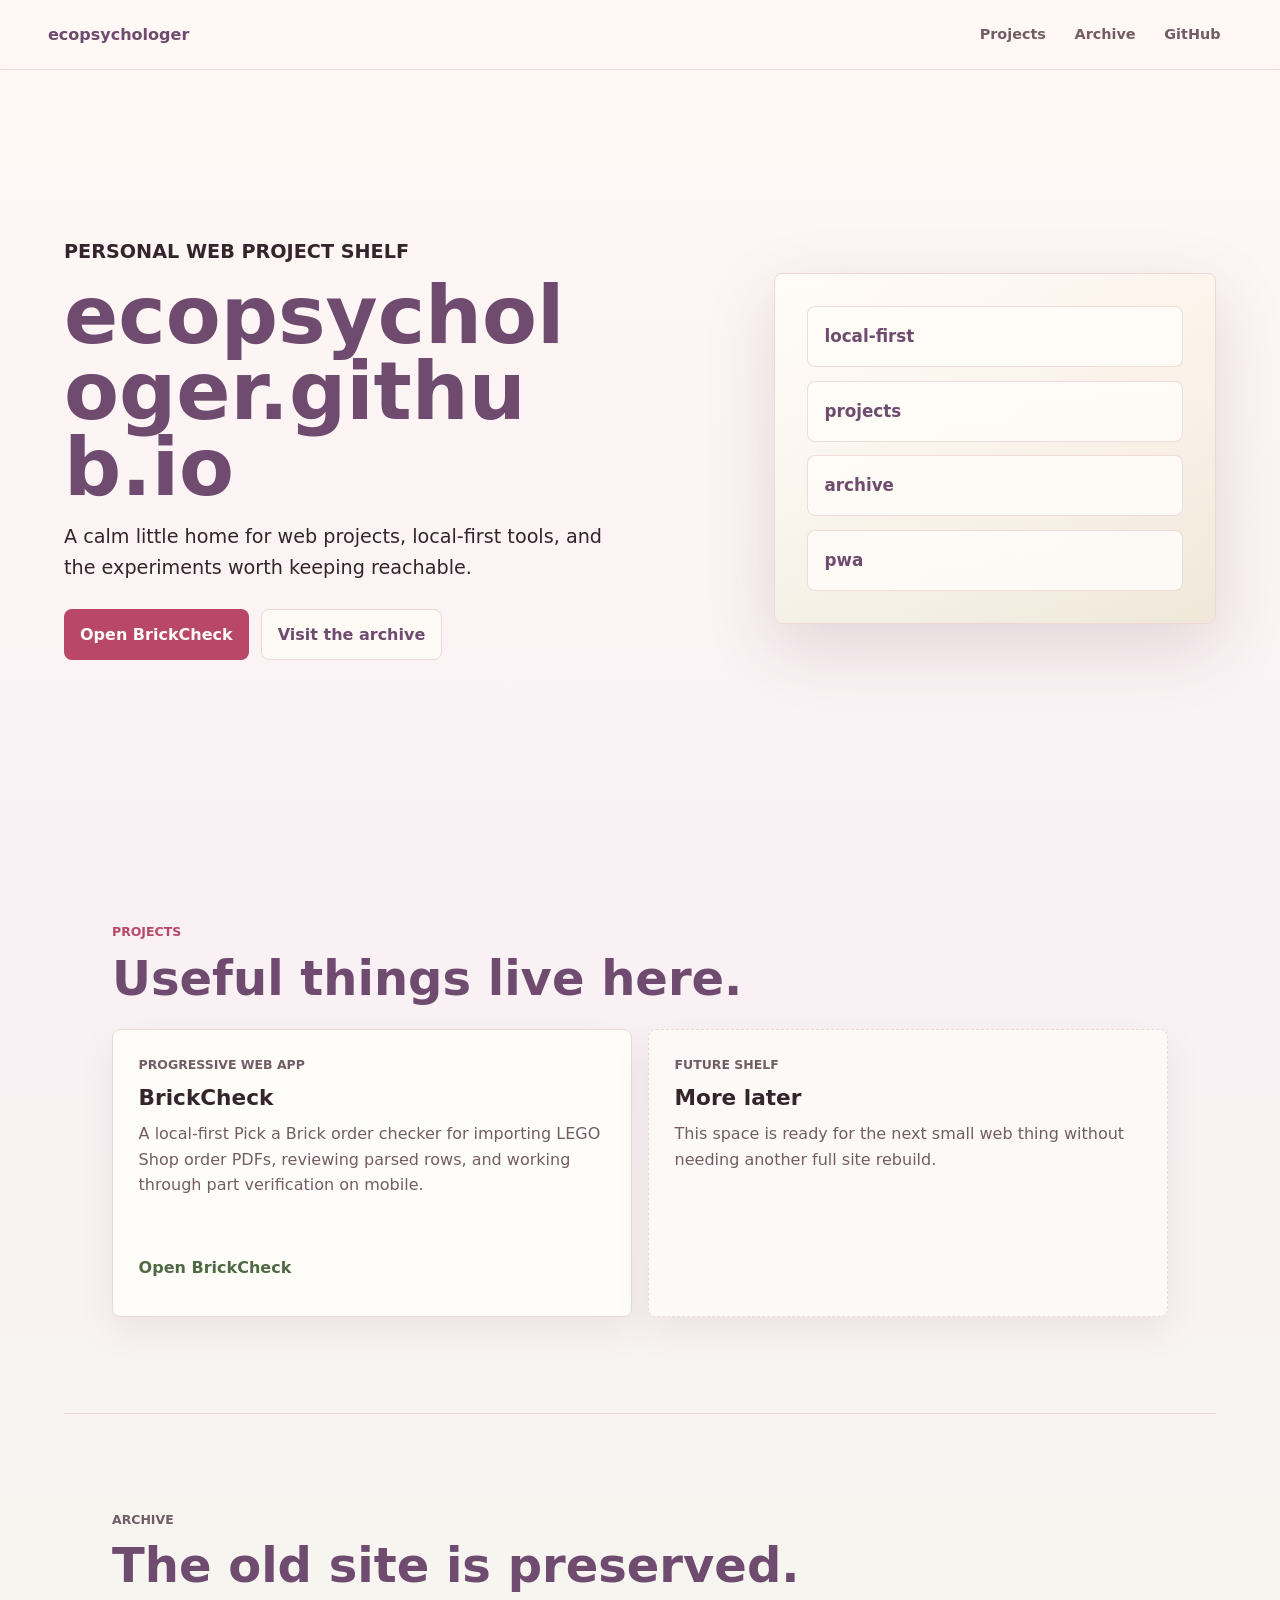
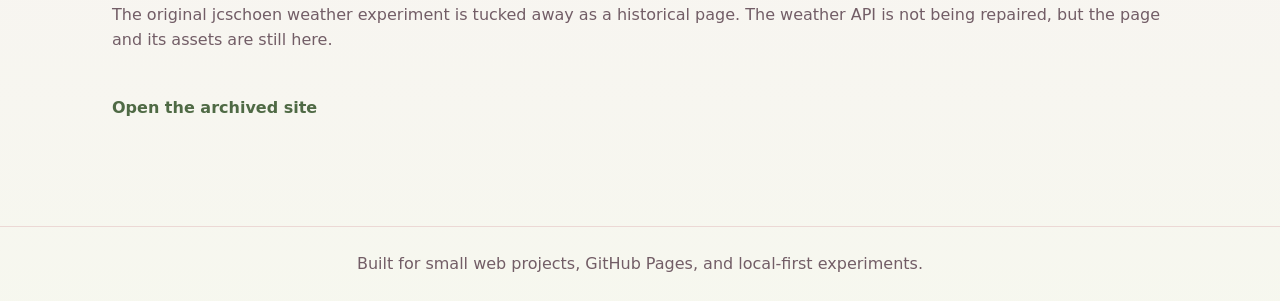
==== index.html @ 52bedf0d "update website" ====
<!doctype html>
<html lang="en">
  <head>
    <meta charset="utf-8" />
    <meta name="viewport" content="width=device-width, initial-scale=1" />
    <meta
      name="description"
      content="ecopsychologer's GitHub Pages home for small web projects, tools, and archived experiments."
    />
    <meta name="theme-color" content="#f4b8c7" />
    <title>ecopsychologer</title>
    <link rel="stylesheet" href="site.css" />
  </head>
  <body>
    <header class="site-header" id="home">
      <a class="brand" href="#home" aria-label="ecopsychologer home">ecopsychologer</a>
      <nav class="nav" aria-label="Primary navigation">
        <a href="#projects">Projects</a>
        <a href="#archive">Archive</a>
        <a href="https://github.com/ecopsychologer">GitHub</a>
      </nav>
    </header>

    <main>
      <section class="hero" aria-labelledby="hero-title">
        <div class="hero-copy">
          <p class="eyebrow">Personal web project shelf</p>
          <h1 id="hero-title">ecopsychologer.github.io</h1>
          <p>
            A calm little home for web projects, local-first tools, and the experiments
            worth keeping reachable.
          </p>
          <div class="hero-actions" aria-label="Featured links">
            <a class="button primary" href="/brickcheck/">Open BrickCheck</a>
            <a class="button secondary" href="#archive">Visit the archive</a>
          </div>
        </div>
        <div class="hero-panel" aria-hidden="true">
          <span>local-first</span>
          <span>projects</span>
          <span>archive</span>
          <span>pwa</span>
        </div>
      </section>

      <section class="section" id="projects" aria-labelledby="projects-title">
        <div class="section-heading">
          <p class="eyebrow">Projects</p>
          <h2 id="projects-title">Useful things live here.</h2>
        </div>

        <div class="project-list">
          <article class="project-card">
            <div>
              <p class="project-kicker">Progressive Web App</p>
              <h3>BrickCheck</h3>
              <p>
                A local-first Pick a Brick order checker for importing LEGO Shop order PDFs,
                reviewing parsed rows, and working through part verification on mobile.
              </p>
            </div>
            <a class="text-link" href="/brickcheck/" aria-label="Open BrickCheck">
              Open BrickCheck
            </a>
          </article>

          <article class="project-card muted-card">
            <div>
              <p class="project-kicker">Future shelf</p>
              <h3>More later</h3>
              <p>
                This space is ready for the next small web thing without needing another
                full site rebuild.
              </p>
            </div>
          </article>
        </div>
      </section>

      <section class="section archive-section" id="archive" aria-labelledby="archive-title">
        <div class="section-heading">
          <p class="eyebrow">Archive</p>
          <h2 id="archive-title">The old site is preserved.</h2>
        </div>
        <p>
          The original jcschoen weather experiment is tucked away as a historical page.
          The weather API is not being repaired, but the page and its assets are still here.
        </p>
        <a class="text-link" href="/archive/jcschoen-weather/">Open the archived site</a>
      </section>
    </main>

    <footer class="footer">
      <p>Built for small web projects, GitHub Pages, and local-first experiments.</p>
    </footer>
  </body>
</html>
---- site.css ----
:root {
  color-scheme: light;
  --ink: #34242b;
  --muted: #725d66;
  --paper: #fff8f4;
  --surface: #fffdf9;
  --petal: #f4b8c7;
  --rose: #b94768;
  --plum: #6e4b6f;
  --sage: #8da982;
  --moss: #4f6a45;
  --butter: #f7df9c;
  --line: #ecd8d5;
  --shadow: 0 22px 70px rgba(80, 49, 61, 0.15);
}

* {
  box-sizing: border-box;
}

html {
  scroll-behavior: smooth;
}

body {
  margin: 0;
  background:
    linear-gradient(180deg, rgba(255, 248, 244, 0.98) 0%, rgba(249, 240, 244, 0.96) 48%, rgba(246, 247, 238, 0.96) 100%);
  color: var(--ink);
  font-family:
    Inter, ui-sans-serif, system-ui, -apple-system, BlinkMacSystemFont, "Segoe UI",
    sans-serif;
  line-height: 1.6;
}

a {
  color: inherit;
}

.site-header {
  position: sticky;
  top: 0;
  z-index: 10;
  display: flex;
  align-items: center;
  justify-content: space-between;
  gap: 1rem;
  padding: 1rem clamp(1rem, 4vw, 3rem);
  background: rgba(255, 248, 244, 0.88);
  border-bottom: 1px solid rgba(236, 216, 213, 0.8);
  backdrop-filter: blur(16px);
}

.brand {
  color: var(--plum);
  font-size: 1rem;
  font-weight: 800;
  text-decoration: none;
}

.nav {
  display: flex;
  flex-wrap: wrap;
  align-items: center;
  justify-content: flex-end;
  gap: 0.35rem;
}

.nav a {
  border-radius: 999px;
  color: var(--muted);
  font-size: 0.9rem;
  font-weight: 700;
  padding: 0.45rem 0.72rem;
  text-decoration: none;
}

.nav a:hover,
.nav a:focus-visible {
  background: rgba(244, 184, 199, 0.28);
  color: var(--rose);
  outline: none;
}

.hero {
  display: grid;
  gap: clamp(1rem, 4vw, 3rem);
  grid-template-columns: minmax(0, 1.2fr) minmax(18rem, 0.8fr);
  min-height: calc(92vh - 4.5rem);
  padding: clamp(3rem, 8vw, 7rem) clamp(1rem, 5vw, 5rem);
}

.hero-copy {
  align-self: center;
  max-width: 44rem;
}

.eyebrow,
.project-kicker {
  color: var(--rose);
  font-size: 0.78rem;
  font-weight: 850;
  letter-spacing: 0;
  margin: 0 0 0.65rem;
  text-transform: uppercase;
}

h1,
h2,
h3,
p {
  margin-top: 0;
}

h1 {
  color: var(--plum);
  font-size: 5rem;
  line-height: 0.95;
  margin-bottom: 1rem;
  max-width: 9ch;
  overflow-wrap: anywhere;
}

h2 {
  color: var(--plum);
  font-size: 3rem;
  line-height: 1.05;
  margin-bottom: 0.7rem;
}

h3 {
  color: var(--ink);
  font-size: 1.35rem;
  line-height: 1.15;
  margin-bottom: 0.65rem;
}

.hero-copy p {
  color: var(--ink);
  font-size: 1.2rem;
  max-width: 35rem;
}

.hero-panel {
  align-self: center;
  background:
    linear-gradient(145deg, rgba(255, 253, 249, 0.92), rgba(247, 223, 156, 0.18)),
    linear-gradient(180deg, rgba(244, 184, 199, 0.12), rgba(141, 169, 130, 0.12));
  border: 1px solid var(--line);
  border-radius: 8px;
  box-shadow: var(--shadow);
  display: grid;
  gap: 0.85rem;
  padding: clamp(1rem, 4vw, 2rem);
}

.hero-panel span {
  background: rgba(255, 253, 249, 0.82);
  border: 1px solid rgba(236, 216, 213, 0.86);
  border-radius: 8px;
  color: var(--plum);
  font-size: 1.05rem;
  font-weight: 850;
  padding: 1rem;
}

.hero-actions {
  display: flex;
  flex-wrap: wrap;
  gap: 0.75rem;
  margin-top: 1.6rem;
}

.button,
.text-link {
  align-items: center;
  border-radius: 8px;
  display: inline-flex;
  font-weight: 800;
  min-height: 2.85rem;
  text-decoration: none;
}

.button {
  padding: 0.72rem 1rem;
}

.primary {
  background: var(--rose);
  color: #fffdf9;
}

.primary:hover,
.primary:focus-visible {
  background: #953653;
}

.secondary {
  background: rgba(255, 253, 249, 0.86);
  border: 1px solid var(--line);
  color: var(--plum);
}

.secondary:hover,
.secondary:focus-visible {
  border-color: var(--petal);
  color: var(--rose);
}

.button:focus-visible,
.text-link:focus-visible {
  outline: 3px solid rgba(141, 169, 130, 0.45);
  outline-offset: 3px;
}

.section {
  margin: 0 auto;
  max-width: 72rem;
  padding: clamp(3rem, 8vw, 6rem) clamp(1rem, 4vw, 3rem);
}

.section-heading {
  max-width: 44rem;
}

.project-list {
  display: grid;
  gap: 1rem;
  grid-template-columns: repeat(2, minmax(0, 1fr));
  margin-top: 1.6rem;
}

.project-card {
  background: var(--surface);
  border: 1px solid var(--line);
  border-radius: 8px;
  box-shadow: 0 14px 36px rgba(80, 49, 61, 0.08);
  display: flex;
  flex-direction: column;
  justify-content: space-between;
  min-height: 18rem;
  padding: clamp(1.1rem, 3vw, 1.6rem);
}

.project-card p,
.archive-section p,
.footer p {
  color: var(--muted);
}

.muted-card {
  background: rgba(255, 253, 249, 0.68);
  border-style: dashed;
}

.text-link {
  color: var(--moss);
  margin-top: 1rem;
}

.text-link:hover,
.text-link:focus-visible {
  color: var(--rose);
}

.archive-section {
  border-top: 1px solid var(--line);
}

.footer {
  border-top: 1px solid var(--line);
  padding: 1.5rem clamp(1rem, 4vw, 3rem);
  text-align: center;
}

.footer p {
  margin: 0;
}

@media (max-width: 760px) {
  .site-header {
    align-items: flex-start;
    flex-direction: column;
  }

  .nav {
    justify-content: flex-start;
  }

  .hero {
    grid-template-columns: 1fr;
    min-height: auto;
  }

  h1 {
    font-size: 3.3rem;
    max-width: 8.5ch;
  }

  h2 {
    font-size: 2.25rem;
  }

  .hero-copy p {
    font-size: 1rem;
  }

  .project-list {
    grid-template-columns: 1fr;
  }
}

@media (max-width: 430px) {
  .nav a {
    padding-inline: 0.55rem;
  }

  h1 {
    font-size: 2.65rem;
  }

  h2 {
    font-size: 1.95rem;
  }

  .hero-actions {
    align-items: stretch;
    flex-direction: column;
  }

  .button {
    justify-content: center;
    width: 100%;
  }
}
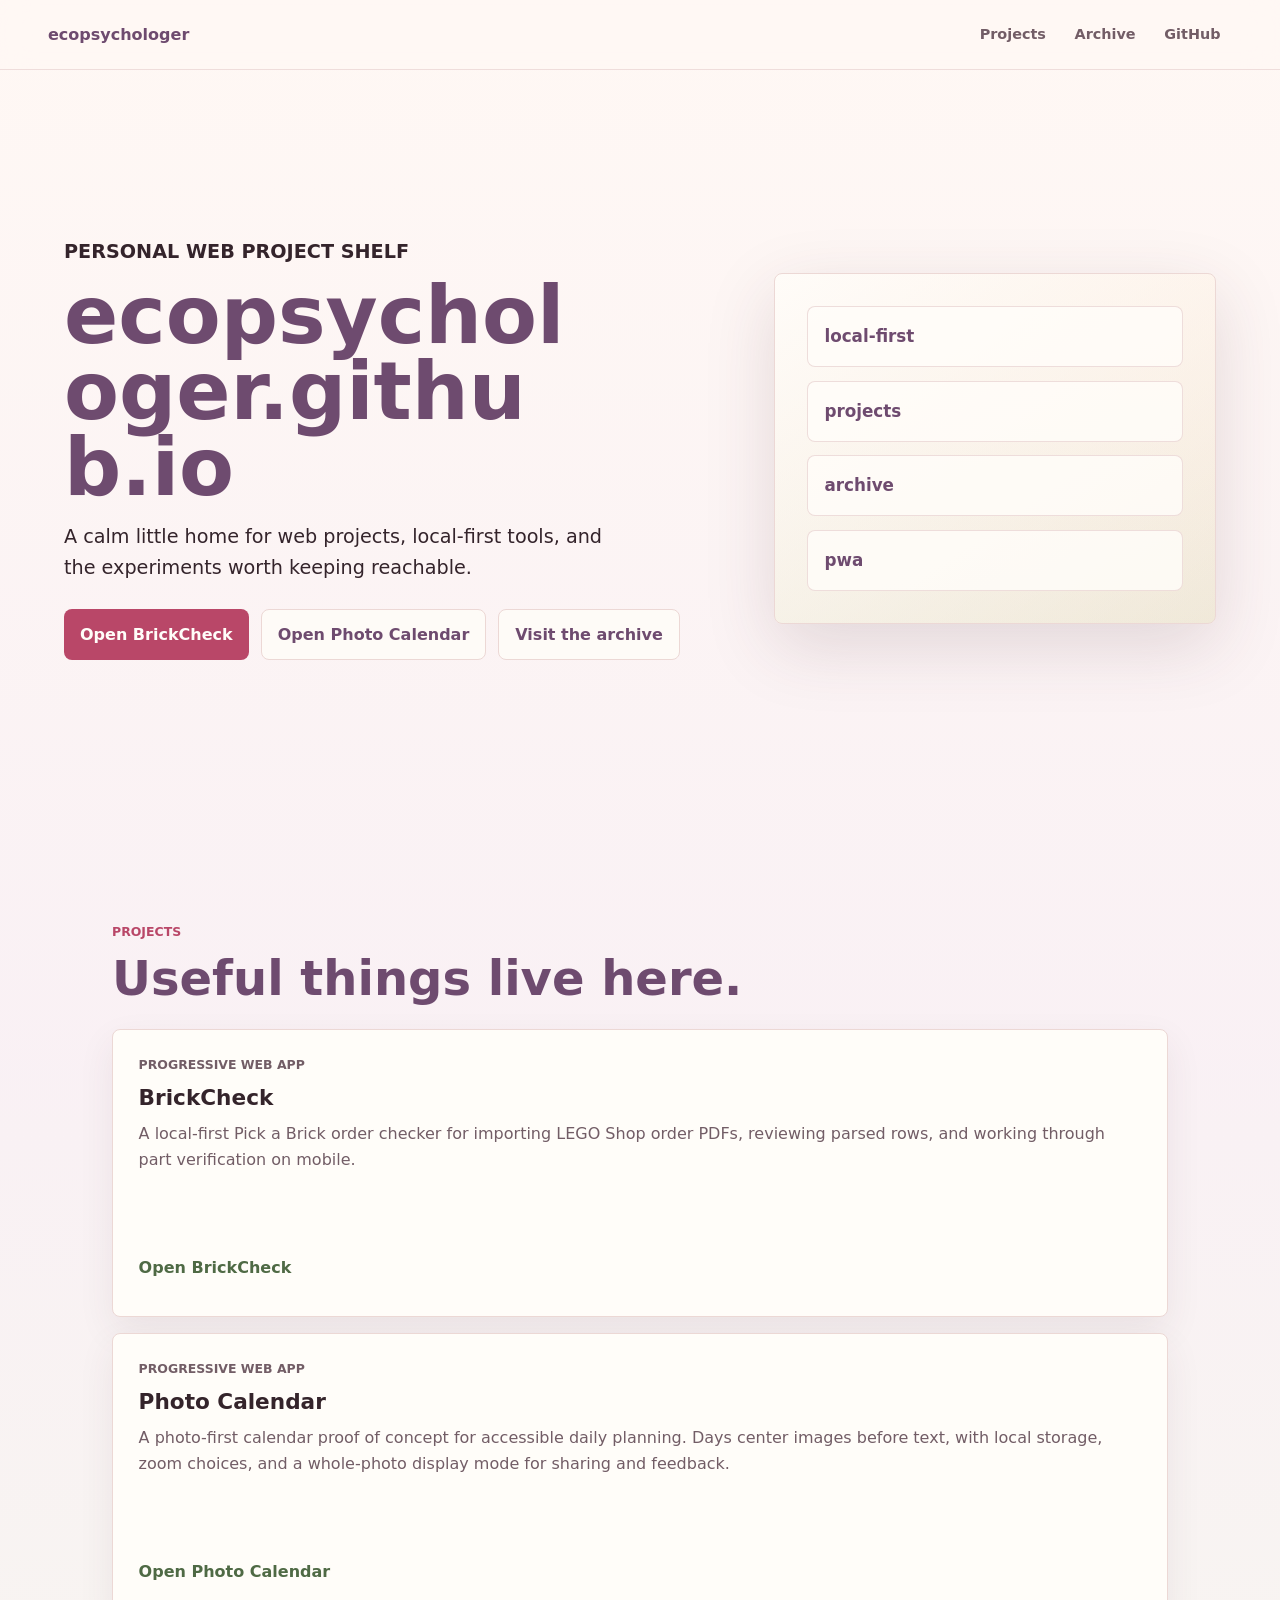
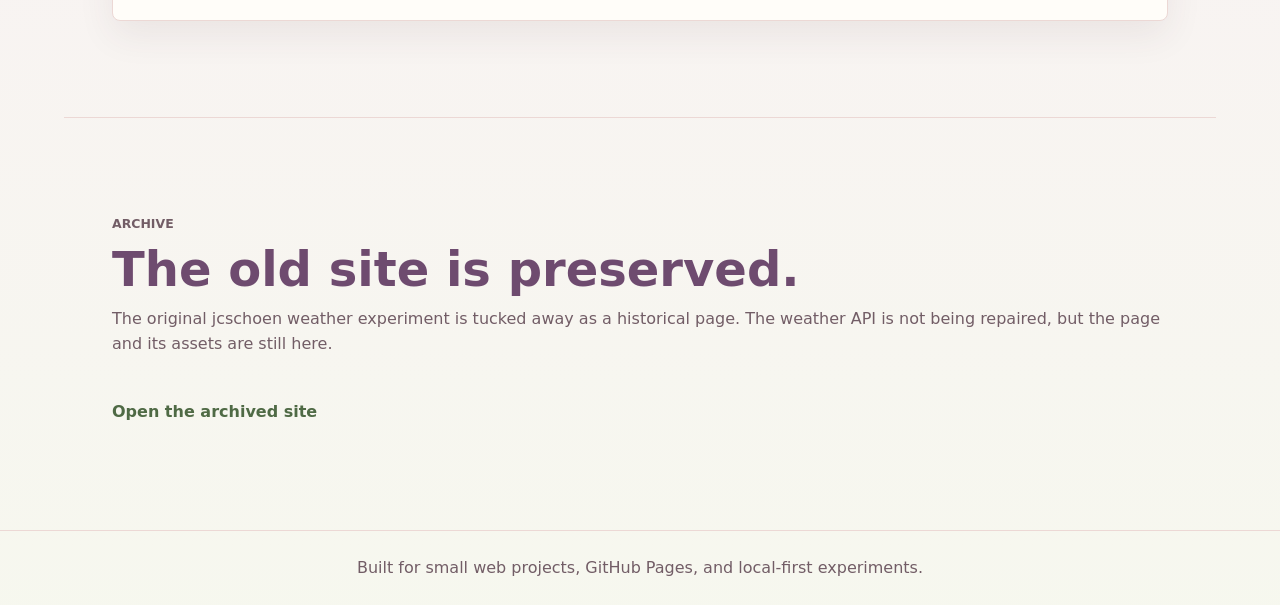
==== commit fc1a55dc: "bug fixes, new photo calendar PWA" ====
--- a/index.html
+++ b/index.html
@@ -32,6 +32,7 @@
           </p>
           <div class="hero-actions" aria-label="Featured links">
             <a class="button primary" href="/brickcheck/">Open BrickCheck</a>
+            <a class="button secondary" href="/photo-calendar/">Open Photo Calendar</a>
             <a class="button secondary" href="#archive">Visit the archive</a>
           </div>
         </div>
@@ -64,15 +65,19 @@
             </a>
           </article>
 
-          <article class="project-card muted-card">
+          <article class="project-card">
             <div>
-              <p class="project-kicker">Future shelf</p>
-              <h3>More later</h3>
+              <p class="project-kicker">Progressive Web App</p>
+              <h3>Photo Calendar</h3>
               <p>
-                This space is ready for the next small web thing without needing another
-                full site rebuild.
+                A photo-first calendar proof of concept for accessible daily planning.
+                Days center images before text, with local storage, zoom choices, and a
+                whole-photo display mode for sharing and feedback.
               </p>
             </div>
+            <a class="text-link" href="/photo-calendar/" aria-label="Open Photo Calendar">
+              Open Photo Calendar
+            </a>
           </article>
         </div>
       </section>
--- a/site.css
+++ b/site.css
@@ -226,7 +226,7 @@
 .project-list {
   display: grid;
   gap: 1rem;
-  grid-template-columns: repeat(2, minmax(0, 1fr));
+  grid-template-columns: 1fr;
   margin-top: 1.6rem;
 }
 
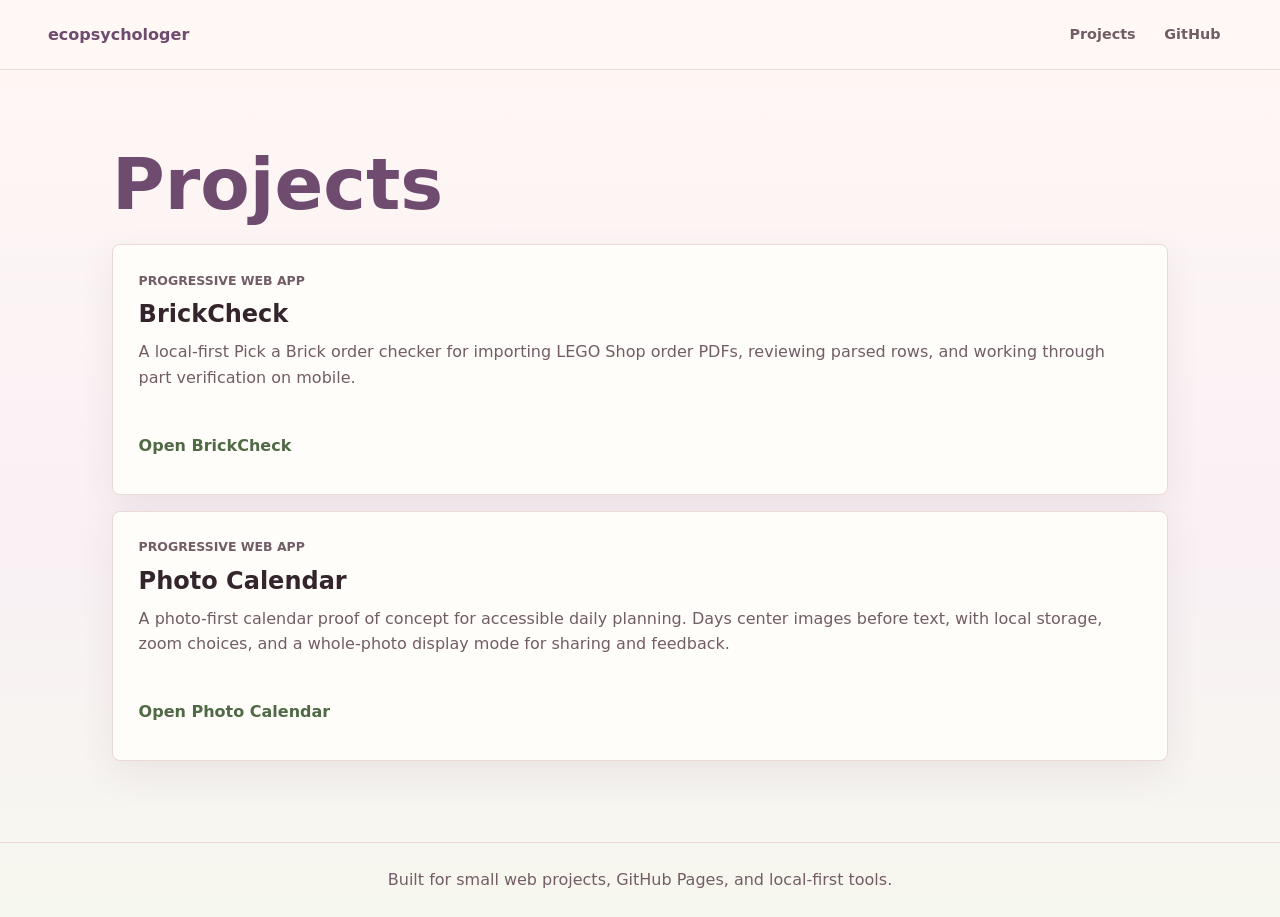
==== commit 99b519e5: "hopeful fixes" ====
--- a/index.html
+++ b/index.html
@@ -5,7 +5,7 @@
     <meta name="viewport" content="width=device-width, initial-scale=1" />
     <meta
       name="description"
-      content="ecopsychologer's GitHub Pages home for small web projects, tools, and archived experiments."
+      content="ecopsychologer's GitHub Pages home for small web projects and local-first tools."
     />
     <meta name="theme-color" content="#f4b8c7" />
     <title>ecopsychologer</title>
@@ -16,45 +16,21 @@
       <a class="brand" href="#home" aria-label="ecopsychologer home">ecopsychologer</a>
       <nav class="nav" aria-label="Primary navigation">
         <a href="#projects">Projects</a>
-        <a href="#archive">Archive</a>
         <a href="https://github.com/ecopsychologer">GitHub</a>
       </nav>
     </header>
 
     <main>
-      <section class="hero" aria-labelledby="hero-title">
-        <div class="hero-copy">
-          <p class="eyebrow">Personal web project shelf</p>
-          <h1 id="hero-title">ecopsychologer.github.io</h1>
-          <p>
-            A calm little home for web projects, local-first tools, and the experiments
-            worth keeping reachable.
-          </p>
-          <div class="hero-actions" aria-label="Featured links">
-            <a class="button primary" href="/brickcheck/">Open BrickCheck</a>
-            <a class="button secondary" href="/photo-calendar/">Open Photo Calendar</a>
-            <a class="button secondary" href="#archive">Visit the archive</a>
-          </div>
-        </div>
-        <div class="hero-panel" aria-hidden="true">
-          <span>local-first</span>
-          <span>projects</span>
-          <span>archive</span>
-          <span>pwa</span>
-        </div>
-      </section>
-
       <section class="section" id="projects" aria-labelledby="projects-title">
         <div class="section-heading">
-          <p class="eyebrow">Projects</p>
-          <h2 id="projects-title">Useful things live here.</h2>
+          <h1 id="projects-title">Projects</h1>
         </div>
 
         <div class="project-list">
           <article class="project-card">
             <div>
               <p class="project-kicker">Progressive Web App</p>
-              <h3>BrickCheck</h3>
+              <h2>BrickCheck</h2>
               <p>
                 A local-first Pick a Brick order checker for importing LEGO Shop order PDFs,
                 reviewing parsed rows, and working through part verification on mobile.
@@ -68,7 +44,7 @@
           <article class="project-card">
             <div>
               <p class="project-kicker">Progressive Web App</p>
-              <h3>Photo Calendar</h3>
+              <h2>Photo Calendar</h2>
               <p>
                 A photo-first calendar proof of concept for accessible daily planning.
                 Days center images before text, with local storage, zoom choices, and a
@@ -81,22 +57,10 @@
           </article>
         </div>
       </section>
-
-      <section class="section archive-section" id="archive" aria-labelledby="archive-title">
-        <div class="section-heading">
-          <p class="eyebrow">Archive</p>
-          <h2 id="archive-title">The old site is preserved.</h2>
-        </div>
-        <p>
-          The original jcschoen weather experiment is tucked away as a historical page.
-          The weather API is not being repaired, but the page and its assets are still here.
-        </p>
-        <a class="text-link" href="/archive/jcschoen-weather/">Open the archived site</a>
-      </section>
     </main>
 
     <footer class="footer">
-      <p>Built for small web projects, GitHub Pages, and local-first experiments.</p>
+      <p>Built for small web projects, GitHub Pages, and local-first tools.</p>
     </footer>
   </body>
 </html>
--- a/site.css
+++ b/site.css
@@ -7,11 +7,9 @@
   --petal: #f4b8c7;
   --rose: #b94768;
   --plum: #6e4b6f;
-  --sage: #8da982;
   --moss: #4f6a45;
-  --butter: #f7df9c;
   --line: #ecd8d5;
-  --shadow: 0 22px 70px rgba(80, 49, 61, 0.15);
+  --shadow: 0 14px 36px rgba(80, 49, 61, 0.08);
 }
 
 * {
@@ -24,8 +22,12 @@
 
 body {
   margin: 0;
-  background:
-    linear-gradient(180deg, rgba(255, 248, 244, 0.98) 0%, rgba(249, 240, 244, 0.96) 48%, rgba(246, 247, 238, 0.96) 100%);
+  background: linear-gradient(
+    180deg,
+    rgba(255, 248, 244, 0.98) 0%,
+    rgba(249, 240, 244, 0.96) 58%,
+    rgba(246, 247, 238, 0.96) 100%
+  );
   color: var(--ink);
   font-family:
     Inter, ui-sans-serif, system-ui, -apple-system, BlinkMacSystemFont, "Segoe UI",
@@ -46,7 +48,7 @@
   justify-content: space-between;
   gap: 1rem;
   padding: 1rem clamp(1rem, 4vw, 3rem);
-  background: rgba(255, 248, 244, 0.88);
+  background: rgba(255, 248, 244, 0.9);
   border-bottom: 1px solid rgba(236, 216, 213, 0.8);
   backdrop-filter: blur(16px);
 }
@@ -82,29 +84,6 @@
   outline: none;
 }
 
-.hero {
-  display: grid;
-  gap: clamp(1rem, 4vw, 3rem);
-  grid-template-columns: minmax(0, 1.2fr) minmax(18rem, 0.8fr);
-  min-height: calc(92vh - 4.5rem);
-  padding: clamp(3rem, 8vw, 7rem) clamp(1rem, 5vw, 5rem);
-}
-
-.hero-copy {
-  align-self: center;
-  max-width: 44rem;
-}
-
-.eyebrow,
-.project-kicker {
-  color: var(--rose);
-  font-size: 0.78rem;
-  font-weight: 850;
-  letter-spacing: 0;
-  margin: 0 0 0.65rem;
-  text-transform: uppercase;
-}
-
 h1,
 h2,
 h3,
@@ -114,109 +93,23 @@
 
 h1 {
   color: var(--plum);
-  font-size: 5rem;
+  font-size: clamp(2.4rem, 8vw, 4.5rem);
   line-height: 0.95;
-  margin-bottom: 1rem;
-  max-width: 9ch;
-  overflow-wrap: anywhere;
+  margin-bottom: 0.8rem;
 }
 
 h2 {
-  color: var(--plum);
-  font-size: 3rem;
-  line-height: 1.05;
-  margin-bottom: 0.7rem;
-}
-
-h3 {
   color: var(--ink);
-  font-size: 1.35rem;
+  font-size: 1.5rem;
   line-height: 1.15;
   margin-bottom: 0.65rem;
-}
-
-.hero-copy p {
-  color: var(--ink);
-  font-size: 1.2rem;
-  max-width: 35rem;
-}
-
-.hero-panel {
-  align-self: center;
-  background:
-    linear-gradient(145deg, rgba(255, 253, 249, 0.92), rgba(247, 223, 156, 0.18)),
-    linear-gradient(180deg, rgba(244, 184, 199, 0.12), rgba(141, 169, 130, 0.12));
-  border: 1px solid var(--line);
-  border-radius: 8px;
-  box-shadow: var(--shadow);
-  display: grid;
-  gap: 0.85rem;
-  padding: clamp(1rem, 4vw, 2rem);
-}
-
-.hero-panel span {
-  background: rgba(255, 253, 249, 0.82);
-  border: 1px solid rgba(236, 216, 213, 0.86);
-  border-radius: 8px;
-  color: var(--plum);
-  font-size: 1.05rem;
-  font-weight: 850;
-  padding: 1rem;
-}
-
-.hero-actions {
-  display: flex;
-  flex-wrap: wrap;
-  gap: 0.75rem;
-  margin-top: 1.6rem;
-}
-
-.button,
-.text-link {
-  align-items: center;
-  border-radius: 8px;
-  display: inline-flex;
-  font-weight: 800;
-  min-height: 2.85rem;
-  text-decoration: none;
-}
-
-.button {
-  padding: 0.72rem 1rem;
-}
-
-.primary {
-  background: var(--rose);
-  color: #fffdf9;
-}
-
-.primary:hover,
-.primary:focus-visible {
-  background: #953653;
-}
-
-.secondary {
-  background: rgba(255, 253, 249, 0.86);
-  border: 1px solid var(--line);
-  color: var(--plum);
-}
-
-.secondary:hover,
-.secondary:focus-visible {
-  border-color: var(--petal);
-  color: var(--rose);
-}
-
-.button:focus-visible,
-.text-link:focus-visible {
-  outline: 3px solid rgba(141, 169, 130, 0.45);
-  outline-offset: 3px;
 }
 
 .section {
   margin: 0 auto;
   max-width: 72rem;
-  padding: clamp(3rem, 8vw, 6rem) clamp(1rem, 4vw, 3rem);
+  min-height: calc(100vh - 8rem);
+  padding: clamp(2.5rem, 8vw, 5rem) clamp(1rem, 4vw, 3rem);
 }
 
 .section-heading {
@@ -234,28 +127,37 @@
   background: var(--surface);
   border: 1px solid var(--line);
   border-radius: 8px;
-  box-shadow: 0 14px 36px rgba(80, 49, 61, 0.08);
+  box-shadow: var(--shadow);
   display: flex;
   flex-direction: column;
   justify-content: space-between;
-  min-height: 18rem;
+  min-height: 14rem;
   padding: clamp(1.1rem, 3vw, 1.6rem);
 }
 
 .project-card p,
-.archive-section p,
 .footer p {
   color: var(--muted);
 }
 
-.muted-card {
-  background: rgba(255, 253, 249, 0.68);
-  border-style: dashed;
+.project-kicker {
+  color: var(--rose);
+  font-size: 0.78rem;
+  font-weight: 850;
+  letter-spacing: 0;
+  margin: 0 0 0.65rem;
+  text-transform: uppercase;
 }
 
 .text-link {
+  align-items: center;
+  border-radius: 8px;
   color: var(--moss);
+  display: inline-flex;
+  font-weight: 800;
   margin-top: 1rem;
+  min-height: 2.85rem;
+  text-decoration: none;
 }
 
 .text-link:hover,
@@ -263,8 +165,9 @@
   color: var(--rose);
 }
 
-.archive-section {
-  border-top: 1px solid var(--line);
+.text-link:focus-visible {
+  outline: 3px solid rgba(141, 169, 130, 0.45);
+  outline-offset: 3px;
 }
 
 .footer {
@@ -286,50 +189,4 @@
   .nav {
     justify-content: flex-start;
   }
-
-  .hero {
-    grid-template-columns: 1fr;
-    min-height: auto;
-  }
-
-  h1 {
-    font-size: 3.3rem;
-    max-width: 8.5ch;
-  }
-
-  h2 {
-    font-size: 2.25rem;
-  }
-
-  .hero-copy p {
-    font-size: 1rem;
-  }
-
-  .project-list {
-    grid-template-columns: 1fr;
-  }
 }
-
-@media (max-width: 430px) {
-  .nav a {
-    padding-inline: 0.55rem;
-  }
-
-  h1 {
-    font-size: 2.65rem;
-  }
-
-  h2 {
-    font-size: 1.95rem;
-  }
-
-  .hero-actions {
-    align-items: stretch;
-    flex-direction: column;
-  }
-
-  .button {
-    justify-content: center;
-    width: 100%;
-  }
-}
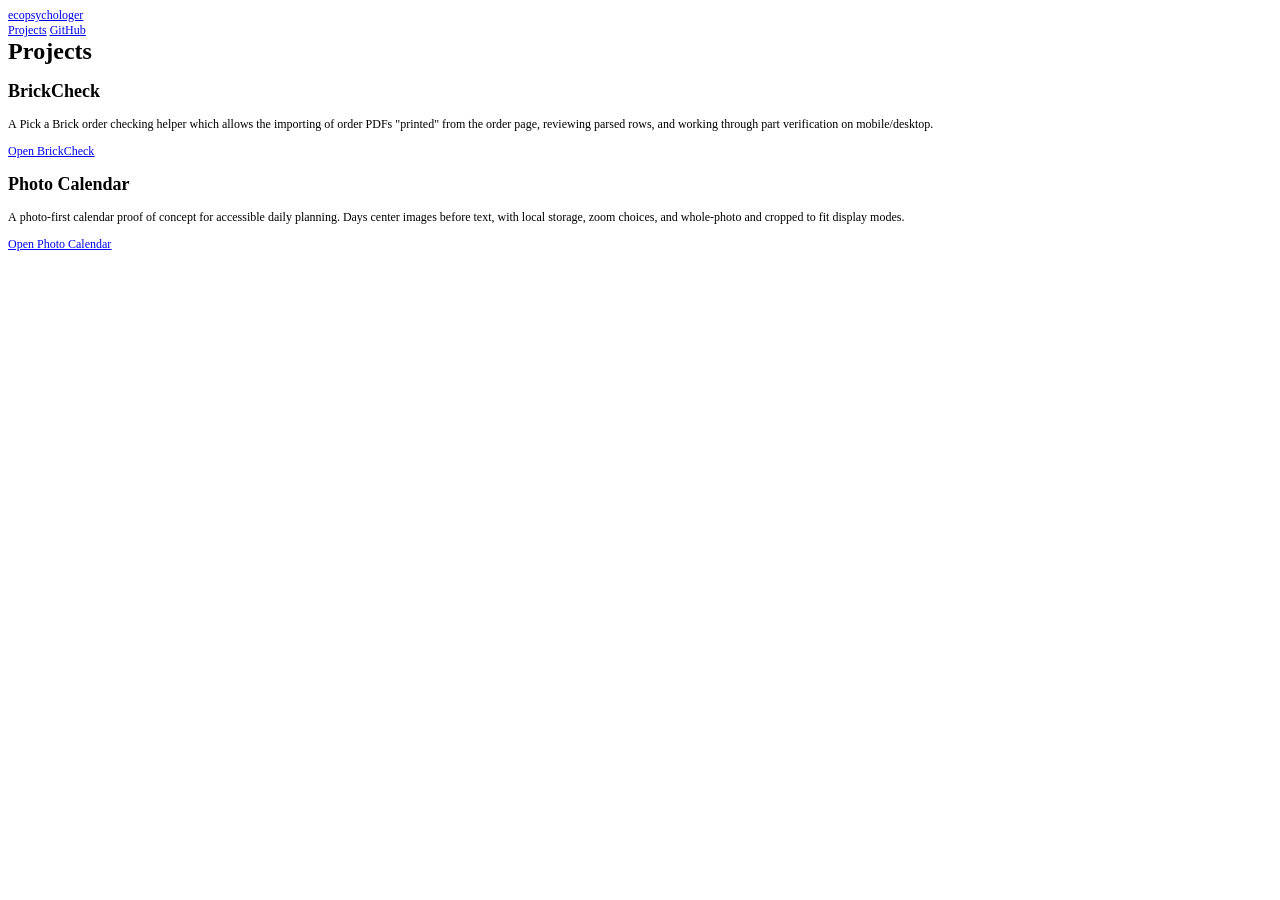
==== commit 2bb1132a: "fix site" ====
--- a/index.html
+++ b/index.html
@@ -1,66 +1,32 @@
-<!doctype html>
-<html lang="en">
-  <head>
-    <meta charset="utf-8" />
-    <meta name="viewport" content="width=device-width, initial-scale=1" />
-    <meta
-      name="description"
-      content="ecopsychologer's GitHub Pages home for small web projects and local-first tools."
-    />
-    <meta name="theme-color" content="#f4b8c7" />
-    <title>ecopsychologer</title>
-    <link rel="stylesheet" href="site.css" />
-  </head>
-  <body>
-    <header class="site-header" id="home">
-      <a class="brand" href="#home" aria-label="ecopsychologer home">ecopsychologer</a>
-      <nav class="nav" aria-label="Primary navigation">
-        <a href="#projects">Projects</a>
-        <a href="https://github.com/ecopsychologer">GitHub</a>
-      </nav>
-    </header>
-
-    <main>
-      <section class="section" id="projects" aria-labelledby="projects-title">
-        <div class="section-heading">
-          <h1 id="projects-title">Projects</h1>
-        </div>
-
-        <div class="project-list">
-          <article class="project-card">
-            <div>
-              <p class="project-kicker">Progressive Web App</p>
-              <h2>BrickCheck</h2>
-              <p>
-                A local-first Pick a Brick order checker for importing LEGO Shop order PDFs,
-                reviewing parsed rows, and working through part verification on mobile.
-              </p>
-            </div>
-            <a class="text-link" href="/brickcheck/" aria-label="Open BrickCheck">
-              Open BrickCheck
-            </a>
-          </article>
-
-          <article class="project-card">
-            <div>
-              <p class="project-kicker">Progressive Web App</p>
-              <h2>Photo Calendar</h2>
-              <p>
-                A photo-first calendar proof of concept for accessible daily planning.
-                Days center images before text, with local storage, zoom choices, and a
-                whole-photo display mode for sharing and feedback.
-              </p>
-            </div>
-            <a class="text-link" href="/photo-calendar/" aria-label="Open Photo Calendar">
-              Open Photo Calendar
-            </a>
-          </article>
-        </div>
-      </section>
-    </main>
-
-    <footer class="footer">
-      <p>Built for small web projects, GitHub Pages, and local-first tools.</p>
-    </footer>
-  </body>
+<!DOCTYPE html PUBLIC "-//W3C//DTD HTML 4.01//EN" "http://www.w3.org/TR/html4/strict.dtd">
+<html>
+<head>
+  <meta http-equiv="Content-Type" content="text/html; charset=utf-8">
+  <meta http-equiv="Content-Style-Type" content="text/css">
+  <title></title>
+  <meta name="Description" content="ecopsychologer's GitHub Pages home for small web projects and local-first tools.">
+  <meta name="Generator" content="Cocoa HTML Writer">
+  <meta name="CocoaVersion" content="2685.3">
+  <style type="text/css">
+    p.p1 {margin: 0.0px 0.0px 0.0px 0.0px; font: 12.0px Times; color: #0000e9; -webkit-text-stroke: #0000e9}
+    p.p4 {margin: 0.0px 0.0px 12.0px 0.0px; font: 12.0px Times; -webkit-text-stroke: #000000}
+    p.p5 {margin: 0.0px 0.0px 0.0px 0.0px; font: 12.0px Times; -webkit-text-stroke: #000000; min-height: 14.0px}
+    span.s1 {text-decoration: underline ; font-kerning: none}
+    span.s2 {font-kerning: none; color: #000000; -webkit-text-stroke: 0px #000000}
+    span.s3 {text-decoration: underline ; font-kerning: none; -webkit-text-stroke: 0px #0000e9}
+    span.s4 {font-kerning: none}
+  </style>
+</head>
+<body>
+<p class="p1"><span class="s1">ecopsychologer</span></p>
+<p class="p1"><span class="s1">Projects</span><span class="s2"> <a href="https://github.com/ecopsychologer"><span class="s3">GitHub</span></a></span></p>
+<h1 style="margin: 0.0px 0.0px 16.1px 0.0px; font: 24.0px Times; -webkit-text-stroke: #000000"><span class="s4"><b>Projects</b></span></h1>
+<h2 style="margin: 0.0px 0.0px 14.9px 0.0px; font: 18.0px Times; -webkit-text-stroke: #000000"><span class="s4"><b>BrickCheck</b></span></h2>
+<p class="p4"><span class="s4">A Pick a Brick order checking helper which allows the importing of order PDFs "printed" from the order page, reviewing parsed rows, and working through part verification on mobile/desktop.</span></p>
+<p class="p1"><span class="s1"><a href="file:///brickcheck/">Open BrickCheck</a></span></p>
+<p class="p5"><span class="s4"></span><br></p>
+<h2 style="margin: 0.0px 0.0px 14.9px 0.0px; font: 18.0px Times; -webkit-text-stroke: #000000"><span class="s4"><b>Photo Calendar</b></span></h2>
+<p class="p4"><span class="s4">A photo-first calendar proof of concept for accessible daily planning. Days center images before text, with local storage, zoom choices, and whole-photo and cropped to fit display modes.</span></p>
+<p class="p1"><span class="s1"><a href="file:///photo-calendar/">Open Photo Calendar</a></span></p>
+</body>
 </html>
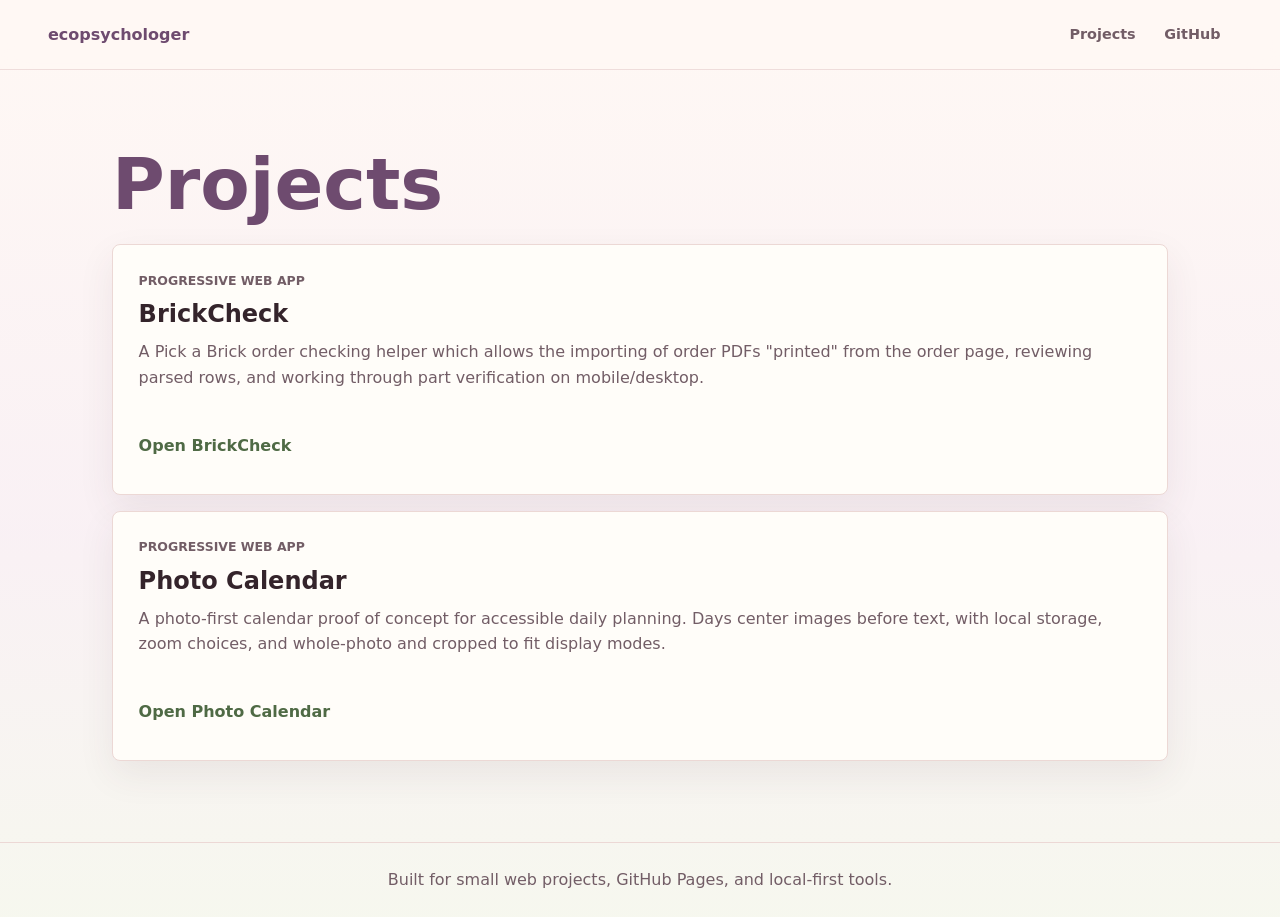
==== commit 055492d6: "fix site's ui" ====
--- a/index.html
+++ b/index.html
@@ -1,32 +1,67 @@
-<!DOCTYPE html PUBLIC "-//W3C//DTD HTML 4.01//EN" "http://www.w3.org/TR/html4/strict.dtd">
-<html>
-<head>
-  <meta http-equiv="Content-Type" content="text/html; charset=utf-8">
-  <meta http-equiv="Content-Style-Type" content="text/css">
-  <title></title>
-  <meta name="Description" content="ecopsychologer's GitHub Pages home for small web projects and local-first tools.">
-  <meta name="Generator" content="Cocoa HTML Writer">
-  <meta name="CocoaVersion" content="2685.3">
-  <style type="text/css">
-    p.p1 {margin: 0.0px 0.0px 0.0px 0.0px; font: 12.0px Times; color: #0000e9; -webkit-text-stroke: #0000e9}
-    p.p4 {margin: 0.0px 0.0px 12.0px 0.0px; font: 12.0px Times; -webkit-text-stroke: #000000}
-    p.p5 {margin: 0.0px 0.0px 0.0px 0.0px; font: 12.0px Times; -webkit-text-stroke: #000000; min-height: 14.0px}
-    span.s1 {text-decoration: underline ; font-kerning: none}
-    span.s2 {font-kerning: none; color: #000000; -webkit-text-stroke: 0px #000000}
-    span.s3 {text-decoration: underline ; font-kerning: none; -webkit-text-stroke: 0px #0000e9}
-    span.s4 {font-kerning: none}
-  </style>
-</head>
-<body>
-<p class="p1"><span class="s1">ecopsychologer</span></p>
-<p class="p1"><span class="s1">Projects</span><span class="s2"> <a href="https://github.com/ecopsychologer"><span class="s3">GitHub</span></a></span></p>
-<h1 style="margin: 0.0px 0.0px 16.1px 0.0px; font: 24.0px Times; -webkit-text-stroke: #000000"><span class="s4"><b>Projects</b></span></h1>
-<h2 style="margin: 0.0px 0.0px 14.9px 0.0px; font: 18.0px Times; -webkit-text-stroke: #000000"><span class="s4"><b>BrickCheck</b></span></h2>
-<p class="p4"><span class="s4">A Pick a Brick order checking helper which allows the importing of order PDFs "printed" from the order page, reviewing parsed rows, and working through part verification on mobile/desktop.</span></p>
-<p class="p1"><span class="s1"><a href="file:///brickcheck/">Open BrickCheck</a></span></p>
-<p class="p5"><span class="s4"></span><br></p>
-<h2 style="margin: 0.0px 0.0px 14.9px 0.0px; font: 18.0px Times; -webkit-text-stroke: #000000"><span class="s4"><b>Photo Calendar</b></span></h2>
-<p class="p4"><span class="s4">A photo-first calendar proof of concept for accessible daily planning. Days center images before text, with local storage, zoom choices, and whole-photo and cropped to fit display modes.</span></p>
-<p class="p1"><span class="s1"><a href="file:///photo-calendar/">Open Photo Calendar</a></span></p>
-</body>
+<!doctype html>
+<html lang="en">
+  <head>
+    <meta charset="utf-8" />
+    <meta name="viewport" content="width=device-width, initial-scale=1" />
+    <meta
+      name="description"
+      content="ecopsychologer's GitHub Pages home for small web projects and local-first tools."
+    />
+    <meta name="theme-color" content="#f4b8c7" />
+    <title>ecopsychologer</title>
+    <link rel="stylesheet" href="site.css" />
+  </head>
+  <body>
+    <header class="site-header" id="home">
+      <a class="brand" href="#home" aria-label="ecopsychologer home">ecopsychologer</a>
+      <nav class="nav" aria-label="Primary navigation">
+        <a href="#projects">Projects</a>
+        <a href="https://github.com/ecopsychologer">GitHub</a>
+      </nav>
+    </header>
+
+    <main>
+      <section class="section" id="projects" aria-labelledby="projects-title">
+        <div class="section-heading">
+          <h1 id="projects-title">Projects</h1>
+        </div>
+
+        <div class="project-list">
+          <article class="project-card">
+            <div>
+              <p class="project-kicker">Progressive Web App</p>
+              <h2>BrickCheck</h2>
+              <p>
+                A Pick a Brick order checking helper which allows the importing of order
+                PDFs "printed" from the order page, reviewing parsed rows, and working
+                through part verification on mobile/desktop.
+              </p>
+            </div>
+            <a class="text-link" href="/brickcheck/" aria-label="Open BrickCheck">
+              Open BrickCheck
+            </a>
+          </article>
+
+          <article class="project-card">
+            <div>
+              <p class="project-kicker">Progressive Web App</p>
+              <h2>Photo Calendar</h2>
+              <p>
+                A photo-first calendar proof of concept for accessible daily planning.
+                Days center images before text, with local storage, zoom choices, and
+                whole-photo and cropped to fit display modes.
+              </p>
+            </div>
+            <a class="text-link" href="/photo-calendar/" aria-label="Open Photo Calendar">
+              Open Photo Calendar
+            </a>
+          </article>
+        </div>
+      </section>
+    </main>
+
+    <footer class="footer">
+      <p>Built for small web projects, GitHub Pages, and local-first tools.</p>
+    </footer>
+  </body>
 </html>
--- a/site.css
+++ b/site.css
@@ -0,0 +1,192 @@
+:root {
+  color-scheme: light;
+  --ink: #34242b;
+  --muted: #725d66;
+  --paper: #fff8f4;
+  --surface: #fffdf9;
+  --petal: #f4b8c7;
+  --rose: #b94768;
+  --plum: #6e4b6f;
+  --moss: #4f6a45;
+  --line: #ecd8d5;
+  --shadow: 0 14px 36px rgba(80, 49, 61, 0.08);
+}
+
+* {
+  box-sizing: border-box;
+}
+
+html {
+  scroll-behavior: smooth;
+}
+
+body {
+  margin: 0;
+  background: linear-gradient(
+    180deg,
+    rgba(255, 248, 244, 0.98) 0%,
+    rgba(249, 240, 244, 0.96) 58%,
+    rgba(246, 247, 238, 0.96) 100%
+  );
+  color: var(--ink);
+  font-family:
+    Inter, ui-sans-serif, system-ui, -apple-system, BlinkMacSystemFont, "Segoe UI",
+    sans-serif;
+  line-height: 1.6;
+}
+
+a {
+  color: inherit;
+}
+
+.site-header {
+  position: sticky;
+  top: 0;
+  z-index: 10;
+  display: flex;
+  align-items: center;
+  justify-content: space-between;
+  gap: 1rem;
+  padding: 1rem clamp(1rem, 4vw, 3rem);
+  background: rgba(255, 248, 244, 0.9);
+  border-bottom: 1px solid rgba(236, 216, 213, 0.8);
+  backdrop-filter: blur(16px);
+}
+
+.brand {
+  color: var(--plum);
+  font-size: 1rem;
+  font-weight: 800;
+  text-decoration: none;
+}
+
+.nav {
+  display: flex;
+  flex-wrap: wrap;
+  align-items: center;
+  justify-content: flex-end;
+  gap: 0.35rem;
+}
+
+.nav a {
+  border-radius: 999px;
+  color: var(--muted);
+  font-size: 0.9rem;
+  font-weight: 700;
+  padding: 0.45rem 0.72rem;
+  text-decoration: none;
+}
+
+.nav a:hover,
+.nav a:focus-visible {
+  background: rgba(244, 184, 199, 0.28);
+  color: var(--rose);
+  outline: none;
+}
+
+h1,
+h2,
+h3,
+p {
+  margin-top: 0;
+}
+
+h1 {
+  color: var(--plum);
+  font-size: clamp(2.4rem, 8vw, 4.5rem);
+  line-height: 0.95;
+  margin-bottom: 0.8rem;
+}
+
+h2 {
+  color: var(--ink);
+  font-size: 1.5rem;
+  line-height: 1.15;
+  margin-bottom: 0.65rem;
+}
+
+.section {
+  margin: 0 auto;
+  max-width: 72rem;
+  min-height: calc(100vh - 8rem);
+  padding: clamp(2.5rem, 8vw, 5rem) clamp(1rem, 4vw, 3rem);
+}
+
+.section-heading {
+  max-width: 44rem;
+}
+
+.project-list {
+  display: grid;
+  gap: 1rem;
+  grid-template-columns: 1fr;
+  margin-top: 1.6rem;
+}
+
+.project-card {
+  background: var(--surface);
+  border: 1px solid var(--line);
+  border-radius: 8px;
+  box-shadow: var(--shadow);
+  display: flex;
+  flex-direction: column;
+  justify-content: space-between;
+  min-height: 14rem;
+  padding: clamp(1.1rem, 3vw, 1.6rem);
+}
+
+.project-card p,
+.footer p {
+  color: var(--muted);
+}
+
+.project-kicker {
+  color: var(--rose);
+  font-size: 0.78rem;
+  font-weight: 850;
+  letter-spacing: 0;
+  margin: 0 0 0.65rem;
+  text-transform: uppercase;
+}
+
+.text-link {
+  align-items: center;
+  border-radius: 8px;
+  color: var(--moss);
+  display: inline-flex;
+  font-weight: 800;
+  margin-top: 1rem;
+  min-height: 2.85rem;
+  text-decoration: none;
+}
+
+.text-link:hover,
+.text-link:focus-visible {
+  color: var(--rose);
+}
+
+.text-link:focus-visible {
+  outline: 3px solid rgba(141, 169, 130, 0.45);
+  outline-offset: 3px;
+}
+
+.footer {
+  border-top: 1px solid var(--line);
+  padding: 1.5rem clamp(1rem, 4vw, 3rem);
+  text-align: center;
+}
+
+.footer p {
+  margin: 0;
+}
+
+@media (max-width: 760px) {
+  .site-header {
+    align-items: flex-start;
+    flex-direction: column;
+  }
+
+  .nav {
+    justify-content: flex-start;
+  }
+}
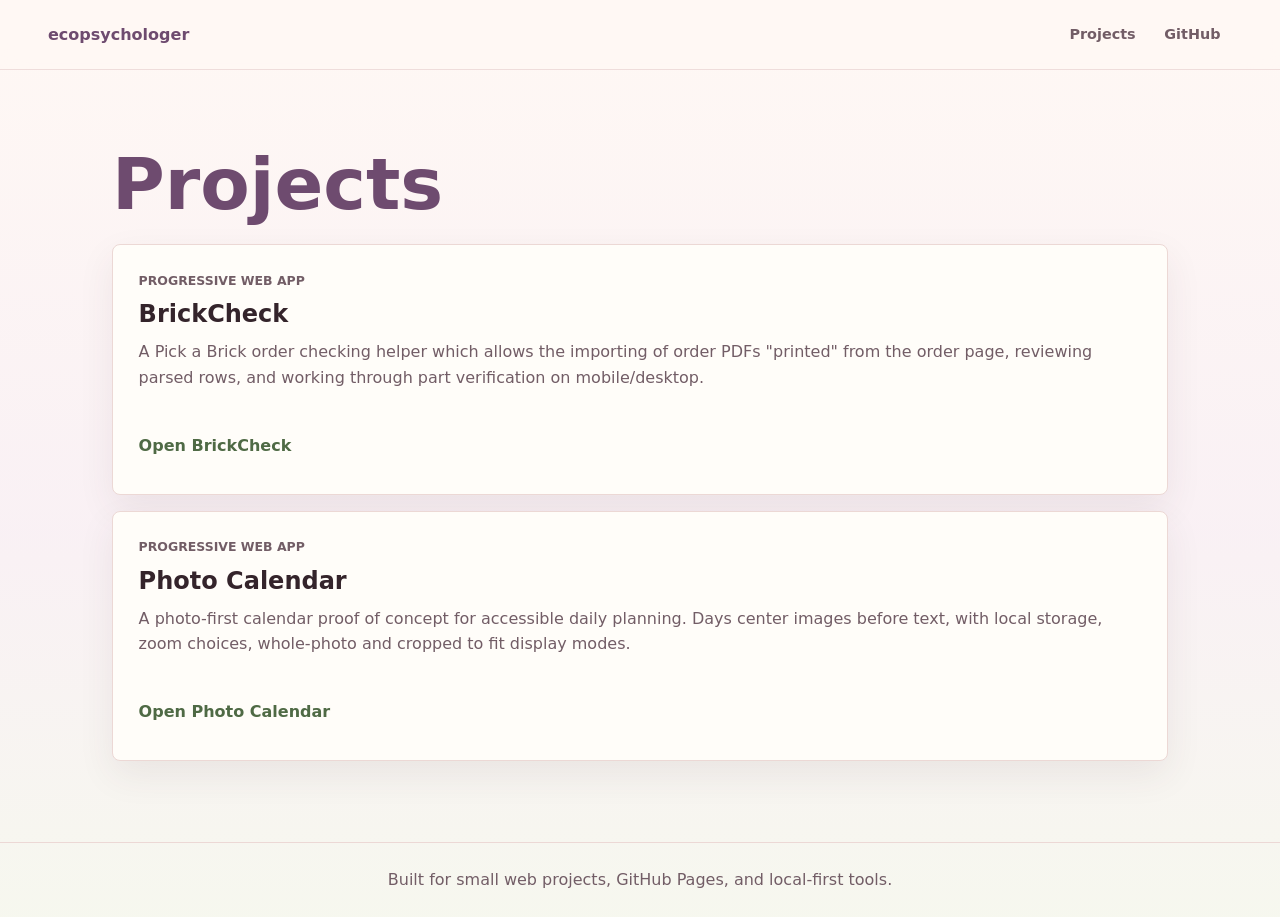
==== commit db864ca6: "grammar fix" ====
--- a/index.html
+++ b/index.html
@@ -48,7 +48,7 @@
               <h2>Photo Calendar</h2>
               <p>
                 A photo-first calendar proof of concept for accessible daily planning.
-                Days center images before text, with local storage, zoom choices, and
+                Days center images before text, with local storage, zoom choices,
                 whole-photo and cropped to fit display modes.
               </p>
             </div>
